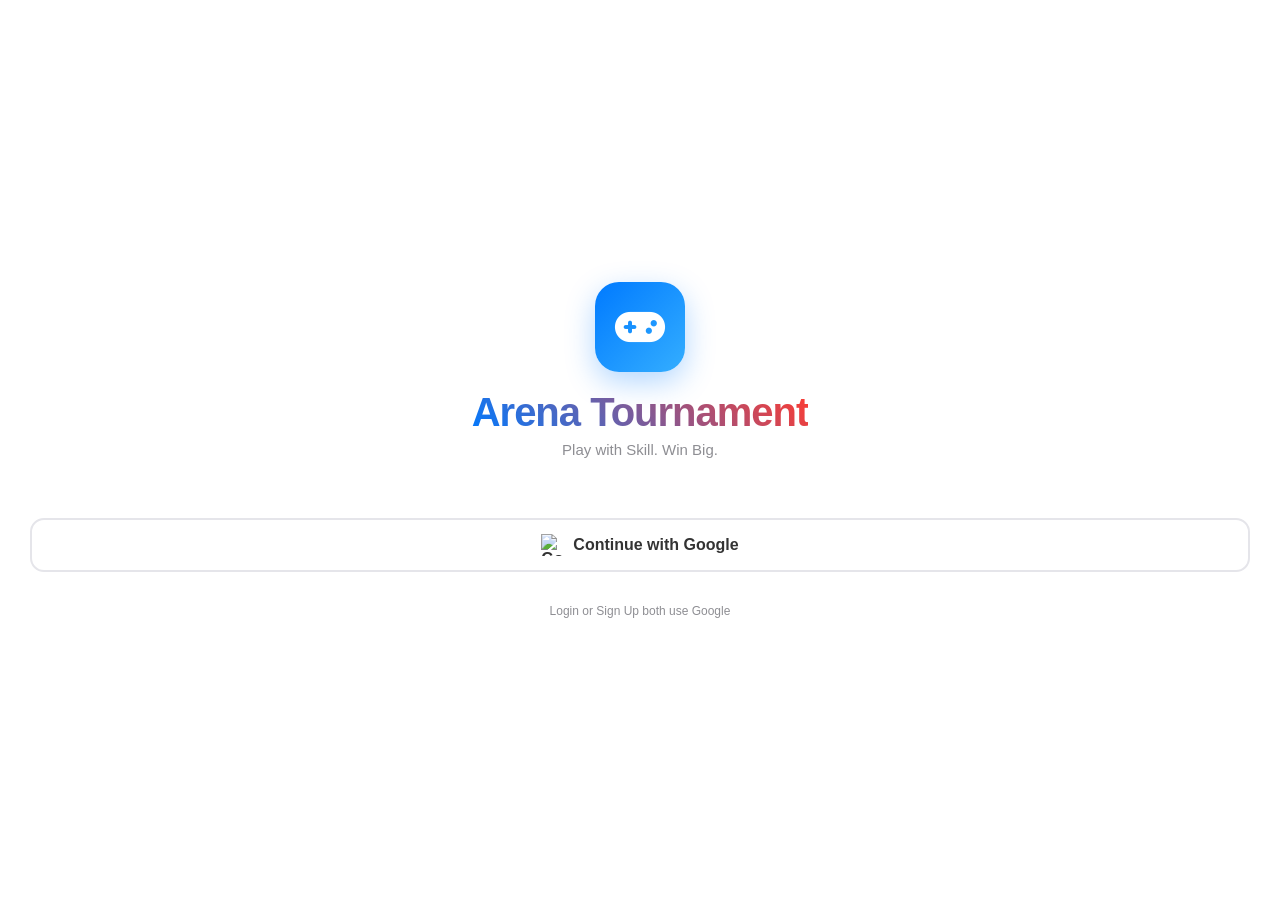
==== user/home.html @ 135edb6e "Add files via upload" ====
<!DOCTYPE html>
<html lang="en">
<head>
    <meta charset="UTF-8">
    <meta name="viewport" content="width=device-width, initial-scale=1.0, maximum-scale=1.0, user-scalable=no">
    <meta http-equiv="Cache-Control" content="no-cache, no-store, must-revalidate">
    <title>Arena Tournament - Play & Win</title>
    <link rel="stylesheet" href="https://cdnjs.cloudflare.com/ajax/libs/font-awesome/6.4.0/css/all.min.css">
    <link rel="stylesheet" href="styles.css">
    <link rel="manifest" href="manifest.json">
    <meta name="theme-color" content="#007aff">
    <link rel="apple-touch-icon" href="icon-192.svg">
</head>
<body>

<div id="offline-popup"><i class="fas fa-wifi" style="text-decoration: line-through;"></i> No Internet Connection</div>
<div id="toast">Message</div>

<div id="page-transition" class="page-transition-overlay">
    <div class="pt-logo">Arena</div>
    <div class="pt-spinner"></div>
</div>

<!-- AUTH PAGE -->
<div id="auth-page">
    <div class="auth-logo">
        <div style="width:90px; height:90px; border-radius:24px; background:linear-gradient(135deg, var(--primary), #34aeff); display:flex; align-items:center; justify-content:center; margin:0 auto 18px; box-shadow: 0 10px 30px rgba(0,122,255,0.3); animation: authLogoFloat 3s ease-in-out infinite;">
            <i class="fas fa-gamepad" style="font-size:40px; color:white;"></i>
        </div>
        <h1 class="auth-logo-text" id="auth-app-name">Arena Tournament</h1>
        <p style="font-size:15px; color:var(--text-muted); font-weight:500; margin-top:6px;">Play with Skill. Win Big.</p>
    </div>
    <button class="google-btn" onclick="handleGoogleLogin()" style="margin-top:30px;">
        <img src="https://www.gstatic.com/firebasejs/ui/2.0.0/images/auth/google.svg" alt="Google"> Continue with Google
    </button>
    <p style="text-align:center; margin-top:20px; font-size:12px; color:var(--text-muted); font-weight:500;">Login or Sign Up both use Google</p>
</div>

<!-- MAIN APP -->
<div id="app-container" style="display:none;">
    <div class="header" style="padding: 15px 20px;">
        <div style="display:flex; align-items:center; gap:10px;">
            <div id="app-logo-header" style="width:36px; height:36px; border-radius:10px; background:linear-gradient(135deg, var(--primary), #34aeff); display:flex; align-items:center; justify-content:center; color:white; font-weight:900; font-size:16px; box-shadow:0 2px 8px rgba(0,122,255,0.3);">
                <img id="header-app-logo-img" src="" alt="" style="width:100%; height:100%; border-radius:10px; object-fit:cover; display:none;">
                <span id="header-app-logo-text">A</span>
            </div>
            <div>
                <div id="header-app-name" style="font-size:17px; font-weight:800; color:var(--text-main); letter-spacing:-0.3px; line-height:1.1;">Arena Tournament</div>
                <div style="font-size:10px; color:var(--text-muted); font-weight:600;">Play & Win</div>
            </div>
        </div>
        <div style="display:flex; align-items:center; gap:10px;">
            <div class="wallet-badge" onclick="navigateTo('wallet.html')" style="margin-right:0;"><i class="fas fa-wallet"></i> ₹<span id="header-bal">0</span></div>
            <div id="user-avatar-header" onclick="navigateTo('profile.html')" style="width:36px; height:36px; border-radius:50%; background:linear-gradient(135deg, var(--primary), #34aeff); display:flex; align-items:center; justify-content:center; color:white; font-weight:700; font-size:14px; cursor:pointer; box-shadow:0 2px 8px rgba(0,0,0,0.1);"></div>
        </div>
    </div>
    <div class="main-content">
        <div id="home">
            <div id="home-polls-list"></div>
            <div id="home-tournaments-list"></div>
        </div>
    </div>
    <div class="bottom-nav">
        <a class="nav-item active" href="home.html"><i class="fas fa-home"></i>Home</a>
        <a class="nav-item" href="javascript:void(0)" onclick="navigateTo('matches.html')"><i class="fas fa-gamepad"></i>Matches</a>
        <a class="nav-item" href="javascript:void(0)" onclick="navigateTo('rank.html')"><i class="fas fa-trophy"></i>Rank</a>
        <a class="nav-item" href="javascript:void(0)" onclick="navigateTo('wallet.html')"><i class="fas fa-wallet"></i>Wallet</a>
        <a class="nav-item" href="javascript:void(0)" onclick="navigateTo('profile.html')"><i class="fas fa-user"></i>Profile</a>
    </div>

    <!-- TOURNAMENT DETAIL -->
    <div id="tournament-detail-page" class="full-page-view">
        <div class="fp-header">
            <i class="fas fa-arrow-left" onclick="closeTournamentDetail()"></i>
            <h2 style="font-size: 18px; font-weight: 800;">Tournament Info</h2>
        </div>
        <div class="fp-content">
            <img id="td-full-img" src="" class="fp-cover" alt="Cover">
            <div class="fp-body">
                <h2 id="td-full-title" class="fp-title">Title</h2>
                <div id="td-live-timer-pill" class="match-time-pill timer-high"><i class="far fa-clock"></i> <span id="td-live-timer-text" class="dynamic-timer" data-time="">--h --m --s</span></div>
                <div class="fp-details-grid">
                    <div class="fp-d-box"><span>Entry</span><strong id="td-full-entry">₹0</strong></div>
                    <div class="fp-d-box"><span>Prize</span><strong id="td-full-prize" style="color: var(--success);">₹0</strong></div>
                    <div class="fp-d-box"><span>Per Kill</span><strong id="td-full-kill" style="color: var(--primary);">₹0</strong></div>
                </div>
                <div id="td-full-joined-ui" style="margin-bottom: 20px;"></div>
                <div id="td-room-details"></div>
                <div class="fp-box" style="margin-bottom: 30px; display:flex; align-items:center; justify-content:space-between;">
                    <div><h3 style="font-size: 14px; font-weight: 700; color: var(--text-muted); margin-bottom: 2px;">Map</h3><strong id="td-full-map" style="font-size:18px; color:var(--text-main); font-weight:800;">Bermuda</strong></div>
                    <i class="fas fa-map-marked-alt" style="font-size:32px; color:var(--primary); opacity:0.8;"></i>
                </div>
                <div class="fp-box" style="margin-bottom: 30px; display:flex; align-items:center; justify-content:space-between;">
                    <div><h3 style="font-size: 14px; font-weight: 700; color: var(--text-muted); margin-bottom: 2px;">Mode</h3><strong id="td-full-type" style="font-size:18px; color:var(--text-main); font-weight:800;">Solo</strong></div>
                    <i class="fas fa-users" style="font-size:32px; color:var(--warning); opacity:0.8;"></i>
                </div>
                <div class="fp-box" style="margin-bottom: 30px;">
                    <h3 style="font-size: 14px; font-weight: 700; color: var(--text-muted); margin-bottom: 10px;">Rules & Guidelines</h3>
                    <p id="td-full-rules" style="font-size: 13px; color: var(--text-main); line-height: 1.6; font-weight: 500; white-space: pre-wrap;"></p>
                </div>
            </div>
        </div>
        <div class="fp-bottom-bar">
            <button id="main-join-btn" class="btn" onclick="initiateJoin(this)"><span class="btn-text">Join Tournament</span><div class="spinner"></div></button>
        </div>
    </div>

    <!-- MODALS -->
    <div id="joined-players-modal" class="modal-overlay" onclick="closeModal(event, 'joined-players-modal')">
        <div class="modal-content" onclick="event.stopPropagation()">
            <h2 style="margin-bottom: 15px; font-weight: 800;">Players Joined</h2>
            <div id="players-list-container" style="text-align:left;"></div>
            <button class="btn btn-outline" style="margin-top:20px; width:100%;" onclick="forceCloseModal('joined-players-modal')">Close</button>
        </div>
    </div>
    <div id="join-form-modal" class="modal-overlay" onclick="closeModal(event, 'join-form-modal')">
        <div class="modal-content" onclick="event.stopPropagation()">
            <h2 style="margin-bottom: 5px; font-weight: 800;">Join Tournament</h2>
            <p style="font-size: 13px; color: var(--text-muted); margin-bottom: 20px; font-weight: 500;">Enter your Free Fire details carefully.</p>
            <input type="number" id="ff-uid" placeholder="FreeFire UID (Numbers Only)">
            <input type="text" id="ff-name" placeholder="FreeFire In-Game Name">
            <button class="btn" onclick="confirmJoin(this)"><span class="btn-text">Pay & Join (₹<span id="jf-entry-fee">0</span>)</span><div class="spinner"></div></button>
        </div>
    </div>
</div>

<!-- PROFILE COMPLETION -->
<div id="profile-complete-popup" class="profile-complete-overlay" style="display:none;" onclick="event.preventDefault(); event.stopPropagation();">
    <div class="profile-complete-card" onclick="event.stopPropagation();">
        <div class="pc-header">
            <div class="pc-icon"><i class="fas fa-user-plus"></i></div>
            <h2>Profile Complete Karo!</h2>
            <p>Fill all details, this popup won't close until done</p>
        </div>
        <div class="pc-field"><label>Your Name <span>*</span></label><input type="text" id="pc-name" placeholder="Enter your full name"></div>
        <div class="pc-field"><label>Phone Number <span>*</span></label><input type="number" id="pc-phone" placeholder="10-Digit Mobile Number" maxlength="10"><div class="pc-hint">Phone number will be used for login</div></div>
        <div class="pc-field"><label>Free Fire Name <span>*</span></label><input type="text" id="pc-ffname" placeholder="FF in-game name"></div>
        <div class="pc-field"><label>Free Fire UID <span>*</span></label><input type="number" id="pc-ffuid" placeholder="FF UID number"></div>
        <button class="btn" onclick="saveFullProfile()" style="margin-top:5px;"><span class="btn-text">Save & Continue</span><div class="spinner"></div></button>
    </div>
</div>

<!-- INSTALL APP BUTTON -->
<div id="install-btn" style="display:none; position:fixed; bottom:85px; right:15px; z-index:999; background:var(--primary); color:white; padding:12px 20px; border-radius:14px; font-weight:700; font-size:14px; box-shadow:0 4px 15px rgba(0,122,255,0.4); cursor:pointer;" onclick="installApp()">
    <i class="fas fa-download"></i> Install App
</div>

<script src="https://www.gstatic.com/firebasejs/10.8.0/firebase-app-compat.js"></script>
<script src="https://www.gstatic.com/firebasejs/10.8.0/firebase-auth-compat.js"></script>
<script src="https://www.gstatic.com/firebasejs/10.8.0/firebase-firestore-compat.js"></script>
<script src="firebase-config.js"></script>
<script src="firebase-db.js"></script>
<script src="common.js"></script>
<script src="auth.js"></script>
<script src="home.js"></script>
<script>
async function loadAppSettings() { try { const s = await FB.getSettings(); if(s.appName) document.getElementById('auth-app-name').innerText = s.appName; } catch(e) {} }
loadAppSettings();
if ('serviceWorker' in navigator) { navigator.serviceWorker.register('sw.js').then(r => console.log('SW registered')).catch(e => console.log('SW failed')); }
let deferredPrompt;
window.addEventListener('beforeinstallprompt', (e) => { e.preventDefault(); deferredPrompt = e; document.getElementById('install-btn').style.display = 'block'; });
function installApp() { if (!deferredPrompt) return; deferredPrompt.prompt(); deferredPrompt.userChoice.then((c) => { if (c.outcome === 'accepted') document.getElementById('install-btn').style.display = 'none'; deferredPrompt = null; }); }
window.addEventListener('appinstalled', () => { document.getElementById('install-btn').style.display = 'none'; deferredPrompt = null; });
</script>
</body>
</html>
---- user/styles.css ----
/* =========================================
   GLOBAL CSS & VARIABLES
   ========================================= */
:root {
    --bg-color: #f2f2f7; --card-bg: #ffffff; --text-main: #1c1c1e;
    --text-muted: #8e8e93; --primary: #007aff; --success: #34c759; 
    --danger: #ff3b30; --warning: #ff9500; --glass-bg: rgba(255, 255, 255, 0.85);
    --app-max-width: 480px;
}

[data-theme="dark"] {
    --bg-color: #121212; --card-bg: #1e1e1e; --text-main: #ffffff;
    --text-muted: #a0a0a0; --glass-bg: rgba(30, 30, 30, 0.9);
}
[data-theme="dark"] body { background-color: #121212; }
[data-theme="dark"] input, [data-theme="dark"] select, [data-theme="dark"] textarea { background: #2a2a2a; border-color: #3a3a3a; color: #fff; }
[data-theme="dark"] input:focus { background: #333; border-color: var(--primary); }
[data-theme="dark"] .bottom-nav { background: rgba(30, 30, 30, 0.95); border-top: 1px solid #2a2a2a; }
[data-theme="dark"] .nav-item.active { color: var(--primary); }
[data-theme="dark"] .modal-content { background: var(--card-bg); }
[data-theme="dark"] .poll-option { background: #2a2a2a; border-color: #3a3a3a; color: #fff; }
[data-theme="dark"] .poll-option.voted { background: rgba(0,122,255,0.1); }
[data-theme="dark"] .t-stats { background: #2a2a2a; }
[data-theme="dark"] .t-stat-box { border-color: #3a3a3a; }
[data-theme="dark"] .tx-item { border-color: #2a2a2a; }
[data-theme="dark"] .stat-item { background: var(--card-bg); }
[data-theme="dark"] .settings-list { background: var(--card-bg); }
[data-theme="dark"] .setting-item { border-color: #2a2a2a; }
[data-theme="dark"] .setting-item:active { background: #2a2a2a; }
[data-theme="dark"] .auth-switch { background: #2a2a2a; }
[data-theme="dark"] .ios-segment { background: #2a2a2a; }
[data-theme="dark"] .segment-btn.active { background: var(--card-bg); }
[data-theme="dark"] .premium-match-card { background: var(--card-bg); border-color: #2a2a2a; }
[data-theme="dark"] .rc-card { background: var(--card-bg); border-color: #2a2a2a; }
[data-theme="dark"] .rc-stats { background: #2a2a2a; }
[data-theme="dark"] .rc-stats div { border-color: #3a3a3a; }
[data-theme="dark"] .fp-box { background: var(--card-bg); }
[data-theme="dark"] .fp-d-box { background: #2a2a2a; border-color: #3a3a3a; }
[data-theme="dark"] .joined-players-ui { background: #2a2a2a; }
[data-theme="dark"] .wallet-card { background: linear-gradient(135deg, #0056b3, #003d80); }
[data-theme="dark"] .google-btn { background: #2a2a2a; border-color: #3a3a3a; color: #fff; }
[data-theme="dark"] .google-btn:hover { background: #333; border-color: #4285f4; }
[data-theme="dark"] .demo-btn { border-color: #3a3a3a; color: var(--text-muted); }
[data-theme="dark"] .profile-cover { background: linear-gradient(135deg, #0056b3, #003d80); }
[data-theme="dark"] #toast { background: rgba(40, 40, 40, 0.95); }
[data-theme="dark"] .player-list-item { border-color: #2a2a2a; }
[data-theme="dark"] .no-result-text { background: #2a2a2a; border-color: #3a3a3a; }
[data-theme="dark"] .pay-method-radio { background: #2a2a2a; border-color: #3a3a3a; }
[data-theme="dark"] .offline-popup { background: rgba(255, 59, 48, 0.95); }

* { margin: 0; padding: 0; box-sizing: border-box; font-family: -apple-system, BlinkMacSystemFont, "Segoe UI", Roboto, Helvetica, Arial, sans-serif; -webkit-tap-highlight-color: transparent; }

html, body { height: 100%; background-color: #e5e5ea; overflow: hidden; -webkit-text-size-adjust: 100%; }

body { display: flex; justify-content: center; align-items: stretch; }

#app-container { width: 100%; max-width: var(--app-max-width); height: 100%; background-color: var(--bg-color); position: relative; display: flex; flex-direction: column; overflow: hidden; }

.header { padding: 20px; background: var(--glass-bg); backdrop-filter: blur(10px); position: sticky; top: 0; z-index: 10; display: flex; justify-content: space-between; align-items: center; border-bottom: 1px solid rgba(0,0,0,0.05); }
.header h1 { font-size: 22px; font-weight: 800; color: var(--text-main); letter-spacing: -0.5px;}
.header .wallet-badge { background: rgba(52, 199, 89, 0.15); color: var(--success); padding: 8px 14px; border-radius: 20px; font-weight: 700; font-size: 14px; cursor: pointer; transition: 0.2s; }

.btn { background: var(--primary); color: white; border: none; padding: 14px; border-radius: 14px; font-weight: 600; font-size: 16px; cursor: pointer; width: 100%; display: flex; align-items: center; justify-content: center; transition: 0.2s; }
.btn:active { transform: scale(0.98); }
.btn:disabled { opacity: 0.6; cursor: not-allowed; background: var(--text-muted) !important; color: white !important;}
.btn-joined { background: rgba(52, 199, 89, 0.15) !important; color: var(--success) !important; opacity: 1 !important; cursor: default; border: 1px solid rgba(52, 199, 89, 0.3);}
.btn-outline { background: transparent; border: 1px solid var(--primary); color: var(--primary); }

input { width: 100%; padding: 14px; border: 1px solid #e5e5ea; border-radius: 12px; margin-bottom: 15px; font-size: 15px; background: #fafafa; outline: none; transition: 0.3s; }
input:focus { border-color: var(--primary); background: #fff; }
input[type="file"] { background: #fff; padding: 10px; font-size: 13px; }

.spinner { width: 18px; height: 18px; border: 2px solid white; border-top: 2px solid transparent; border-radius: 50%; animation: spin 1s linear infinite; display: none; }
@keyframes spin { 100% { transform: rotate(360deg); } }

#toast { position: absolute; top: 20px; left: 50%; transform: translateX(-50%); background: rgba(28, 28, 30, 0.95); color: white; padding: 12px 24px; border-radius: 20px; font-size: 14px; font-weight: 500; display: none; z-index: 9999; box-shadow: 0 4px 15px rgba(0,0,0,0.2); white-space: nowrap; backdrop-filter: blur(5px); }

.bottom-nav { position: absolute; bottom: 0; left: 0; right: 0; background: var(--glass-bg); backdrop-filter: blur(15px); border-top: 1px solid rgba(0,0,0,0.05); display: flex; justify-content: space-around; padding: 10px 0 20px 0; z-index: 100; }
.nav-item { display: flex; flex-direction: column; align-items: center; color: var(--text-muted); font-size: 11px; font-weight: 600; cursor: pointer; gap: 5px; transition: 0.3s; text-decoration: none; }
.nav-item i { font-size: 22px; transition: transform 0.2s; }
.nav-item.active { color: var(--primary); }
.nav-item.active i { transform: scale(1.1); }

.main-content { flex: 1; overflow-y: auto; -webkit-overflow-scrolling: touch; padding: 15px; padding-bottom: 90px; animation: fadeIn 0.3s ease-in-out; }

/* PAGE TRANSITION LOADER */
.page-transition-overlay { position: fixed; top: 0; left: 0; right: 0; bottom: 0; background: var(--bg-color); z-index: 99999; display: none; align-items: center; justify-content: center; flex-direction: column; }
.page-transition-overlay.active { display: flex; animation: fadeIn 0.2s ease; }
.page-transition-overlay .pt-logo { font-size: 36px; font-weight: 900; color: var(--primary); margin-bottom: 20px; letter-spacing: -1px; animation: ptPulse 1s ease infinite; }
.page-transition-overlay .pt-spinner { width: 36px; height: 36px; border: 3px solid #e5e5ea; border-top: 3px solid var(--primary); border-radius: 50%; animation: spin 0.8s linear infinite; }
@keyframes ptPulse { 0%, 100% { transform: scale(1); opacity: 1; } 50% { transform: scale(1.08); opacity: 0.6; } }

.modal-overlay { position: absolute; top: 0; left: 0; right: 0; bottom: 0; background: rgba(0,0,0,0.5); backdrop-filter: blur(4px); display: none; align-items: center; justify-content: center; z-index: 1000; }
.modal-content { background: var(--card-bg); width: 90%; max-width: 400px; border-radius: 24px; padding: 24px; animation: slideUp 0.3s ease-out; max-height: 90%; overflow-y: auto; }
@keyframes slideUp { from { transform: translateY(50px); opacity: 0; } to { transform: translateY(0); opacity: 1; } }
@keyframes fadeIn { from { opacity: 0; transform: translateY(10px); } to { opacity: 1; transform: translateY(0); } }

#app-loader { position: absolute; top: 0; left: 0; right: 0; bottom: 0; background: var(--bg-color); z-index: 99999; display: flex; flex-direction: column; align-items: center; justify-content: center; transition: opacity 0.4s ease; }
.loader-logo { font-size: 40px; font-weight: 900; color: var(--primary); margin-bottom: 20px; animation: pulse 1.5s infinite; letter-spacing: -1px; }
.loader-bar { width: 150px; height: 4px; background: #e5e5ea; border-radius: 2px; overflow: hidden; }
.loader-fill { height: 100%; width: 50%; background: var(--primary); animation: loadingBar 1s infinite linear; border-radius: 2px; }
@keyframes pulse { 0% { transform: scale(1); opacity: 1; } 50% { transform: scale(1.05); opacity: 0.7; } 100% { transform: scale(1); opacity: 1; } }
@keyframes loadingBar { 0% { transform: translateX(-100%); } 100% { transform: translateX(200%); } }

#offline-popup { position: absolute; top: 20px; left: 50%; transform: translateX(-50%); background: rgba(255, 59, 48, 0.95); color: white; padding: 12px 24px; border-radius: 20px; font-size: 14px; font-weight: 600; display: none; z-index: 100000; box-shadow: 0 4px 15px rgba(255, 59, 48, 0.3); backdrop-filter: blur(10px); display: flex; align-items: center; gap: 8px; white-space: nowrap; transition: 0.3s; opacity: 0; visibility: hidden; }
#offline-popup.show { opacity: 1; visibility: visible; }

/* AUTH PAGE */
#auth-page { position: absolute; top: 0; left: 0; right: 0; bottom: 0; background: var(--card-bg); z-index: 9999; display: flex; flex-direction: column; padding: 30px; justify-content: center; overflow-y: auto; }
.auth-logo { text-align: center; margin-bottom: 30px; display: flex; flex-direction: column; align-items: center; justify-content: center; }
.auth-logo img { width: 80px; height: 80px; border-radius: 20px; object-fit: cover; margin-bottom: 12px; box-shadow: 0 4px 15px rgba(0,0,0,0.1); display: none; border: 2px solid var(--primary); }
.auth-logo-text { font-size: 40px; font-weight: 900; background: linear-gradient(45deg, var(--primary), var(--danger)); -webkit-background-clip: text; -webkit-text-fill-color: transparent; animation: colorPulse 3s infinite alternate; letter-spacing: -1px; }
@keyframes colorPulse { 0% { filter: hue-rotate(0deg); transform: scale(1); } 100% { filter: hue-rotate(45deg); transform: scale(1.05); } }

.auth-switch { display: flex; background: #e5e5ea; border-radius: 12px; margin-bottom: 25px; padding: 4px; }
.auth-btn { flex: 1; padding: 12px; text-align: center; font-size: 15px; font-weight: 700; color: var(--text-muted); border-radius: 10px; cursor: pointer; transition: 0.3s; }
.auth-btn.active { background: var(--card-bg); color: var(--text-main); box-shadow: 0 2px 8px rgba(0,0,0,0.1); }
.auth-form { display: none; }
.auth-form.active { display: block; animation: fadeIn 0.3s ease; }

.google-btn { background: #fff; color: #333; border: 2px solid #e5e5ea; padding: 14px; border-radius: 14px; font-weight: 600; font-size: 16px; cursor: pointer; width: 100%; display: flex; align-items: center; justify-content: center; gap: 10px; transition: 0.2s; margin-bottom: 12px; }
.google-btn:hover { border-color: #4285f4; background: #f8f9ff; }
.google-btn:active { transform: scale(0.98); }

/* AUTH PAGE ANIMATIONS */
@keyframes authLogoFloat {
    0%, 100% { transform: translateY(0px); box-shadow: 0 10px 30px rgba(0,122,255,0.3); }
    50% { transform: translateY(-8px); box-shadow: 0 15px 40px rgba(0,122,255,0.4); }
}
@keyframes authFadeIn {
    from { opacity: 0; transform: translateY(30px); }
    to { opacity: 1; transform: translateY(0); }
}
#auth-page .auth-logo { animation: authFadeIn 0.6s ease-out; }
#auth-page .google-btn { animation: authFadeIn 0.8s ease-out; }
#auth-page p { animation: authFadeIn 1s ease-out; }
.google-btn img { width: 22px; height: 22px; }

.demo-btn { background: transparent; color: var(--text-muted); border: 1px dashed #ccc; padding: 12px; border-radius: 14px; font-weight: 600; font-size: 14px; cursor: pointer; width: 100%; display: flex; align-items: center; justify-content: center; gap: 8px; transition: 0.2s; }
.demo-btn:hover { border-color: var(--primary); color: var(--primary); }

/* POLLS CSS */
.poll-card { background: var(--card-bg); border-radius: 20px; padding: 20px; margin-bottom: 20px; box-shadow: 0 8px 25px rgba(0,0,0,0.06); border: 1px solid rgba(0,0,0,0.03); }
.poll-header { display: flex; align-items: center; gap: 12px; margin-bottom: 15px; }
.poll-icon { background: rgba(0, 122, 255, 0.1); color: var(--primary); width: 40px; height: 40px; border-radius: 12px; display: flex; align-items: center; justify-content: center; font-size: 18px; flex-shrink: 0;}
.poll-question { font-size: 15px; font-weight: 800; color: var(--text-main); line-height: 1.3; }
.poll-option { background: #f9f9fb; border: 1px solid #ebebf0; padding: 12px 15px; border-radius: 12px; margin-bottom: 10px; cursor: pointer; display: flex; justify-content: space-between; align-items: center; font-weight: 700; font-size: 14px; color: var(--text-main); transition: 0.2s; position: relative; overflow: hidden; }
.poll-option:active { transform: scale(0.98); }
.poll-option:hover { border-color: var(--primary); }
.poll-fill { position: absolute; left: 0; top: 0; height: 100%; background: rgba(0, 122, 255, 0.15); width: 0%; transition: width 0.5s ease; z-index: 1; border-radius: 12px;}
.poll-opt-text { position: relative; z-index: 2; }
.poll-opt-percent { position: relative; z-index: 2; font-size: 13px; color: var(--primary); font-weight: 800; }
.poll-voted-mark { font-size: 14px; color: var(--primary); display: none; margin-left: 6px;}
.poll-option.voted { border-color: var(--primary); background: rgba(0, 122, 255, 0.05); }
.poll-option.voted .poll-voted-mark { display: inline-block; }

/* TOURNAMENT CARDS */
.tournament-card { background: var(--card-bg); border-radius: 20px; overflow: hidden; margin-bottom: 20px; box-shadow: 0 8px 25px rgba(0,0,0,0.06); border: 1px solid rgba(0,0,0,0.03); cursor: pointer; transition: transform 0.2s; }
.tournament-card:active { transform: scale(0.98); }
.t-img-box { position: relative; height: 160px; }
.t-img { width: 100%; height: 100%; object-fit: cover; background: #ddd; }
.t-badge-live { position: absolute; top: 12px; left: 12px; background: rgba(0, 0, 0, 0.75); color: #fff; padding: 6px 12px; border-radius: 12px; font-size: 11px; font-weight: 700; backdrop-filter: blur(5px); display: flex; align-items: center; gap: 6px; border: 1px solid rgba(255,255,255,0.2); text-transform: capitalize; }
.dot { width: 8px; height: 8px; border-radius: 50%; }
.dot-success { background: var(--success); box-shadow: 0 0 6px var(--success); }
.dot-warning { background: var(--warning); box-shadow: 0 0 6px var(--warning); }

.t-map-badge { position: absolute; top: 12px; right: 12px; background: rgba(28, 28, 30, 0.65); color: #fff; padding: 6px 10px; border-radius: 8px; font-size: 11px; font-weight: 700; backdrop-filter: blur(10px); border: 1px solid rgba(255,255,255,0.15); display: flex; align-items: center; gap: 5px; box-shadow: 0 4px 10px rgba(0,0,0,0.2); }
.t-map-badge i { color: var(--warning); font-size: 12px; }

.t-info { padding: 18px; }
.t-title { font-size: 18px; font-weight: 800; color: var(--text-main); margin-bottom: 8px; }

.match-time-pill { display: inline-flex; align-items: center; gap: 6px; padding: 6px 12px; border-radius: 20px; font-size: 12px; font-weight: 700; margin-bottom: 15px; font-family: monospace; transition: 0.3s;}
.timer-high { background: rgba(52, 199, 89, 0.1); color: var(--success); border: 1px solid rgba(52, 199, 89, 0.2); }
.timer-med { background: rgba(255, 149, 0, 0.1); color: var(--warning); border: 1px solid rgba(255, 149, 0, 0.2); }
.timer-low { background: rgba(255, 59, 48, 0.1); color: var(--danger); border: 1px solid rgba(255, 59, 48, 0.2); }

.t-stats { display: flex; justify-content: space-between; background: #f9f9fb; padding: 12px; border-radius: 14px; margin-bottom: 15px; }
.t-stat-box { text-align: center; flex: 1; border-right: 1px solid #ebebf0; }
.t-stat-box:last-child { border-right: none; }
.t-stat-box span { font-size: 11px; color: var(--text-muted); display: block; font-weight: 500; margin-bottom: 2px;}
.t-stat-box strong { font-size: 15px; color: var(--text-main); font-weight: 800; }
.t-stat-box .prize-text { color: var(--success); }

.joined-players-ui { display: flex; align-items: center; background: #f9f9fb; padding: 8px 12px; border-radius: 12px; cursor: pointer; border: 1px solid transparent; transition: 0.2s;}
.joined-players-ui:active { border-color: var(--primary); background: rgba(0,122,255,0.05); }
.jp-avatars { display: flex; margin-right: 10px; }
.jp-av { width: 24px; height: 24px; border-radius: 50%; border: 2px solid #fff; margin-left: -8px; background: #ddd; background-size: cover; }
.jp-av:first-child { margin-left: 0; }
.jp-text { font-size: 12px; color: var(--text-muted); font-weight: 500;}
.jp-text strong { color: var(--text-main); font-weight: 800; }

/* TOURNAMENT DETAIL PAGE */
.full-page-view { position: absolute; top: 0; left: 0; right: 0; bottom: 0; background: var(--bg-color); z-index: 200; display: none; flex-direction: column; animation: slideInRight 0.3s ease forwards; }
@keyframes slideInRight { from { transform: translateX(100%); } to { transform: translateX(0); } }
.fp-header { padding: 20px; background: var(--glass-bg); backdrop-filter: blur(10px); display: flex; align-items: center; gap: 15px; border-bottom: 1px solid rgba(0,0,0,0.05); position: sticky; top: 0; z-index: 10; }
.fp-header i { font-size: 20px; cursor: pointer; color: var(--text-main); padding-right: 10px; }
.fp-content { flex: 1; overflow-y: auto; padding-bottom: 90px; }
.fp-cover { width: 100%; height: 220px; object-fit: cover; background: #ddd; }
.fp-body { padding: 20px; }
.fp-title { font-size: 24px; font-weight: 800; margin-bottom: 10px; letter-spacing: -0.5px; }
.fp-details-grid { display: grid; grid-template-columns: 1fr 1fr 1fr; gap: 10px; margin-bottom: 20px; }
.fp-d-box { background: var(--card-bg); border-radius: 14px; padding: 15px 10px; text-align: center; box-shadow: 0 4px 15px rgba(0,0,0,0.03); border: 1px solid rgba(0,0,0,0.02);}
.fp-d-box span { font-size: 11px; color: var(--text-muted); font-weight: 600; display: block; margin-bottom: 4px; text-transform: uppercase;}
.fp-d-box strong { font-size: 18px; color: var(--text-main); font-weight: 800; }
.fp-box { background: var(--card-bg); padding: 18px; border-radius: 16px; margin-bottom: 20px; box-shadow: 0 4px 15px rgba(0,0,0,0.03); }
.fp-row { display: flex; justify-content: space-between; margin-bottom: 12px; font-size: 15px; font-weight: 600; user-select: text;}
.fp-bottom-bar { position: absolute; bottom: 0; left: 0; right: 0; padding: 15px 20px 25px 20px; background: var(--glass-bg); backdrop-filter: blur(15px); border-top: 1px solid rgba(0,0,0,0.05); z-index: 10; }

/* MATCHES & WALLET */
.ios-segment { display: flex; background: #e5e5ea; padding: 4px; border-radius: 10px; margin-bottom: 20px; }
.segment-btn { flex: 1; text-align: center; padding: 10px; font-size: 14px; font-weight: 600; color: var(--text-muted); border-radius: 8px; cursor: pointer; transition: 0.3s; }
.segment-btn.active { background: var(--card-bg); color: var(--text-main); box-shadow: 0 2px 8px rgba(0,0,0,0.1); }
.match-list { display: none; }
.match-list.active { display: block; animation: fadeIn 0.3s ease; }
.premium-match-card { background: var(--card-bg); border-radius: 16px; padding: 15px; margin-bottom: 15px; display: flex; gap: 15px; box-shadow: 0 4px 15px rgba(0,0,0,0.03); cursor: pointer; transition: transform 0.2s; align-items: center; border: 1px solid rgba(0,0,0,0.02); }
.premium-match-card:active { transform: scale(0.98); }
.pmc-img { width: 70px; height: 70px; border-radius: 12px; object-fit: cover; background: #ddd; flex-shrink: 0;}
.pmc-info { flex: 1; }
.pmc-info h4 { font-size: 15px; font-weight: 800; color: var(--text-main); margin-bottom: 4px;}
.pmc-info p { font-size: 12px; color: var(--text-muted); font-weight: 600; margin-bottom: 6px;}
.pmc-badge { display: inline-block; font-size: 11px; font-weight: 700; padding: 4px 8px; border-radius: 6px; }
.badge-joined { background: rgba(52, 199, 89, 0.1); color: var(--success); }
.badge-soon { background: rgba(255, 149, 0, 0.1); color: var(--warning); }

.wallet-card { background: linear-gradient(135deg, #007aff, #0056b3); color: white; padding: 24px; border-radius: 20px; margin-bottom: 20px; box-shadow: 0 10px 25px rgba(0,122,255,0.3); }
.wallet-balance { font-size: 36px; font-weight: 800; margin: 10px 0; letter-spacing: -1px;}
.wallet-actions { display: flex; gap: 12px; margin-top: 15px; }
.wallet-btn { flex: 1; background: rgba(255,255,255,0.2); border: none; color: white; padding: 12px; border-radius: 12px; font-weight: 600; cursor: pointer; backdrop-filter: blur(5px); }
.tx-list { background: var(--card-bg); border-radius: 16px; padding: 10px; box-shadow: 0 4px 15px rgba(0,0,0,0.03); }
.tx-item { display: flex; justify-content: space-between; align-items: center; padding: 15px; border-bottom: 1px solid #f2f2f7; }
.tx-item:last-child { border-bottom: none; }
.tx-icon { width: 40px; height: 40px; border-radius: 50%; display: flex; align-items: center; justify-content: center; font-size: 16px; margin-right: 15px; }
.tx-icon.dep { background: rgba(52, 199, 89, 0.1); color: var(--success); }
.tx-icon.wit { background: rgba(255, 59, 48, 0.1); color: var(--danger); }
.tx-icon.join { background: rgba(0, 122, 255, 0.1); color: var(--primary); }
.tx-left { display: flex; align-items: center; flex: 1; }
.tx-details h5 { font-size: 15px; font-weight: 700; color: var(--text-main); margin-bottom: 2px;}
.tx-details p { font-size: 12px; color: var(--text-muted); font-weight: 500;}
.tx-amount { font-size: 15px; font-weight: 800; }

/* PROFILE */
.profile-cover { background: linear-gradient(135deg, #007aff, #34aeff); height: 120px; border-radius: 20px; position: relative; margin-bottom: 80px; box-shadow: 0 4px 15px rgba(0,122,255,0.2); }
.profile-img-box { position: absolute; bottom: -50px; left: 50%; transform: translateX(-50%); text-align: center; width: 100%; }
.profile-img { width: 100px; height: 100px; border-radius: 50%; background: #fff center/cover; border: 4px solid var(--bg-color); box-shadow: 0 4px 15px rgba(0,0,0,0.1); margin: 0 auto;}
.profile-info { text-align: center; margin-bottom: 20px; }
.profile-name { font-size: 26px; font-weight: 800; color: var(--text-main); letter-spacing: -0.5px; }
.profile-phone { display: inline-block; background: rgba(0, 122, 255, 0.1); color: var(--primary); padding: 6px 16px; border-radius: 20px; font-weight: 700; font-size: 14px; margin-top: 8px; border: 1px solid rgba(0,122,255,0.2); }
.stats-grid { display: grid; grid-template-columns: 1fr 1fr; gap: 15px; margin-bottom: 20px; }
.stat-item { background: var(--card-bg); padding: 18px; border-radius: 16px; box-shadow: 0 4px 15px rgba(0,0,0,0.03); text-align: center;}
.stat-item span { font-size: 12px; color: var(--text-muted); font-weight: 600; display: block; margin-bottom: 5px;}
.stat-item h3 { font-size: 18px; font-weight: 800; color: var(--text-main); }
.settings-list { background: var(--card-bg); border-radius: 16px; overflow: hidden; margin-top: 10px; box-shadow: 0 4px 15px rgba(0,0,0,0.03);}
.setting-item { padding: 18px; border-bottom: 1px solid #f2f2f7; display: flex; justify-content: space-between; font-size: 15px; font-weight: 600; cursor: pointer; transition: background 0.2s;}

/* PLAYER LIST MODAL CSS */
.player-list-item { display: flex; align-items: center; padding: 12px 0; border-bottom: 1px solid #f2f2f7; }
.player-list-item:last-child { border-bottom: none; }
.pl-num { font-size: 16px; font-weight: 800; color: var(--text-muted); width: 30px; }
.pl-av { width: 35px; height: 35px; border-radius: 50%; background: #ddd; background-size: cover; margin-right: 12px; }
.pl-info h5 { font-size: 15px; font-weight: 700; color: var(--text-main); }
.pl-info p { font-size: 11px; color: var(--text-muted); font-weight: 600; margin-top: 2px; }

/* RANK / RESULT PAGE CSS */
.rc-card { background: var(--card-bg); border-radius: 16px; margin-bottom: 20px; box-shadow: 0 4px 20px rgba(0,0,0,0.06); overflow: hidden; border: 1px solid rgba(0,0,0,0.04); }
.rc-header { display: flex; padding: 15px; gap: 12px; align-items: center; border-bottom: 1px solid #f2f2f7; position: relative;}
.rc-img { width: 60px; height: 60px; border-radius: 12px; object-fit: cover; }
.rc-info { flex: 1; }
.rc-info h4 { font-size: 15px; font-weight: 800; color: var(--text-main); margin-bottom: 4px; }
.rc-map { font-size: 11px; font-weight: 600; color: var(--text-muted); display:inline-flex; align-items:center; gap:4px; margin-right: 10px; }
.rc-map i { color: var(--warning); }
.rc-time { font-size: 11px; font-weight: 600; color: var(--text-muted); display:inline-flex; align-items:center; gap:4px; }
.rc-status { position: absolute; top: 15px; right: 15px; background: rgba(52, 199, 89, 0.1); color: var(--success); padding: 4px 8px; border-radius: 6px; font-size: 10px; font-weight: 800; text-transform: uppercase; letter-spacing: 0.5px; }
.rc-stats { display: flex; justify-content: space-between; padding: 12px 15px; background: #fafafa; }
.rc-stats div { text-align: center; flex: 1; border-right: 1px solid #ebebf0; }
.rc-stats div:last-child { border-right: none; }
.rc-stats span { font-size: 10px; color: var(--text-muted); font-weight: 600; text-transform: uppercase; display: block; margin-bottom: 2px;}
.rc-stats strong { font-size: 14px; color: var(--text-main); font-weight: 800; }
.rc-winner { margin: 15px; background: linear-gradient(135deg, #FFD700 0%, #F5A623 100%); border-radius: 12px; padding: 15px; display: flex; align-items: center; gap: 15px; color: #fff; box-shadow: 0 4px 15px rgba(245, 166, 35, 0.3); }
.rcw-crown { font-size: 36px; text-shadow: 0 2px 10px rgba(0,0,0,0.2); width: 50px; text-align: center; }
.rcw-details p { font-size: 10px; font-weight: 800; letter-spacing: 1px; margin-bottom: 2px; opacity: 0.9; text-transform: uppercase;}
.rcw-details h3 { font-size: 18px; font-weight: 900; margin-bottom: 2px; text-shadow: 0 1px 3px rgba(0,0,0,0.1); text-transform: uppercase; }
.rcw-details span { font-size: 12px; font-weight: 700; background: rgba(0,0,0,0.2); padding: 2px 8px; border-radius: 6px; }
.no-result-text { font-size: 13px; color: var(--text-muted); font-weight: 600; text-align: center; padding: 12px; background: #f9f9fb; border-radius: 12px; border: 1px dashed rgba(0,0,0,0.1); margin: 15px;}

/* NEW WITHDRAWAL CSS */
.pay-method-radio { display: flex; align-items: center; background: #f9f9fb; padding: 12px; border-radius: 12px; margin-bottom: 10px; border: 1px solid #ebebf0; cursor: pointer; transition: 0.2s; }
.pay-method-radio:active { transform: scale(0.98); }
.pay-method-radio input[type="radio"] { width: auto; margin-right: 12px; margin-bottom: 0; accent-color: var(--primary); transform: scale(1.2); }
.pm-details { display: flex; flex-direction: column; }
.pm-details strong { font-size: 14px; color: var(--text-main); font-weight: 800; }
.pm-details span { font-size: 12px; color: var(--text-muted); font-weight: 600; margin-top: 2px;}
.pay-setup-form { display: none; animation: fadeIn 0.3s ease; }
.pay-setup-form.active { display: block; }
.success-circle-anim { font-size: 60px; color: var(--success); animation: popIn 0.5s cubic-bezier(0.175, 0.885, 0.32, 1.275) forwards; transform: scale(0); }
@keyframes popIn { 0% { transform: scale(0); } 80% { transform: scale(1.1); } 100% { transform: scale(1); } }

/* PROFILE COMPLETION POPUP - Cannot close until filled */
.profile-complete-overlay { position: fixed; top: 0; left: 0; right: 0; bottom: 0; background: rgba(0,0,0,0.7); backdrop-filter: blur(8px); z-index: 99999; display: flex; align-items: center; justify-content: center; }
.profile-complete-card { background: var(--card-bg); width: 92%; max-width: 420px; border-radius: 24px; padding: 30px 24px; animation: slideUp 0.4s ease-out; max-height: 90vh; overflow-y: auto; }
.profile-complete-card .pc-header { text-align: center; margin-bottom: 25px; }
.profile-complete-card .pc-header .pc-icon { width: 70px; height: 70px; border-radius: 50%; background: linear-gradient(135deg, var(--primary), #34aeff); display: flex; align-items: center; justify-content: center; margin: 0 auto 15px; font-size: 30px; color: white; }
.profile-complete-card .pc-header h2 { font-size: 20px; font-weight: 800; color: var(--text-main); margin-bottom: 5px; }
.profile-complete-card .pc-header p { font-size: 13px; color: var(--text-muted); font-weight: 500; }
.profile-complete-card .pc-field { margin-bottom: 18px; }
.profile-complete-card .pc-field label { font-size: 13px; font-weight: 700; color: var(--text-main); display: block; margin-bottom: 6px; }
.profile-complete-card .pc-field label span { color: var(--danger); }
.profile-complete-card .pc-field input { width: 100%; padding: 14px; border: 2px solid #e5e5ea; border-radius: 12px; font-size: 15px; background: #fafafa; outline: none; transition: 0.3s; }
.profile-complete-card .pc-field input:focus { border-color: var(--primary); background: #fff; }
.profile-complete-card .pc-field .pc-hint { font-size: 11px; color: var(--text-muted); margin-top: 4px; font-weight: 500; }

/* IMAGE CROP MODAL */
.crop-overlay { position: fixed; top: 0; left: 0; right: 0; bottom: 0; background: rgba(0,0,0,0.9); z-index: 99999; display: none; align-items: center; justify-content: center; flex-direction: column; padding: 20px; }
.crop-overlay.active { display: flex; }
.crop-circle { position: relative; width: 280px; height: 280px; border-radius: 50%; overflow: hidden; border: 4px solid white; box-shadow: 0 0 30px rgba(255,255,255,0.2); background: #222; margin-bottom: 20px; cursor: grab; }
.crop-circle:active { cursor: grabbing; }
.crop-circle img { width: 100%; height: 100%; object-fit: cover; user-select: none; -webkit-user-drag: none; pointer-events: none; }
.crop-actions { display: flex; gap: 12px; }
.crop-actions button { padding: 12px 28px; border-radius: 12px; border: none; font-weight: 700; font-size: 14px; cursor: pointer; }
.crop-btn-cancel { background: rgba(255,255,255,0.2); color: white; }
.crop-btn-save { background: var(--primary); color: white; }
.crop-hint { color: rgba(255,255,255,0.6); font-size: 12px; margin-bottom: 15px; font-weight: 500; }
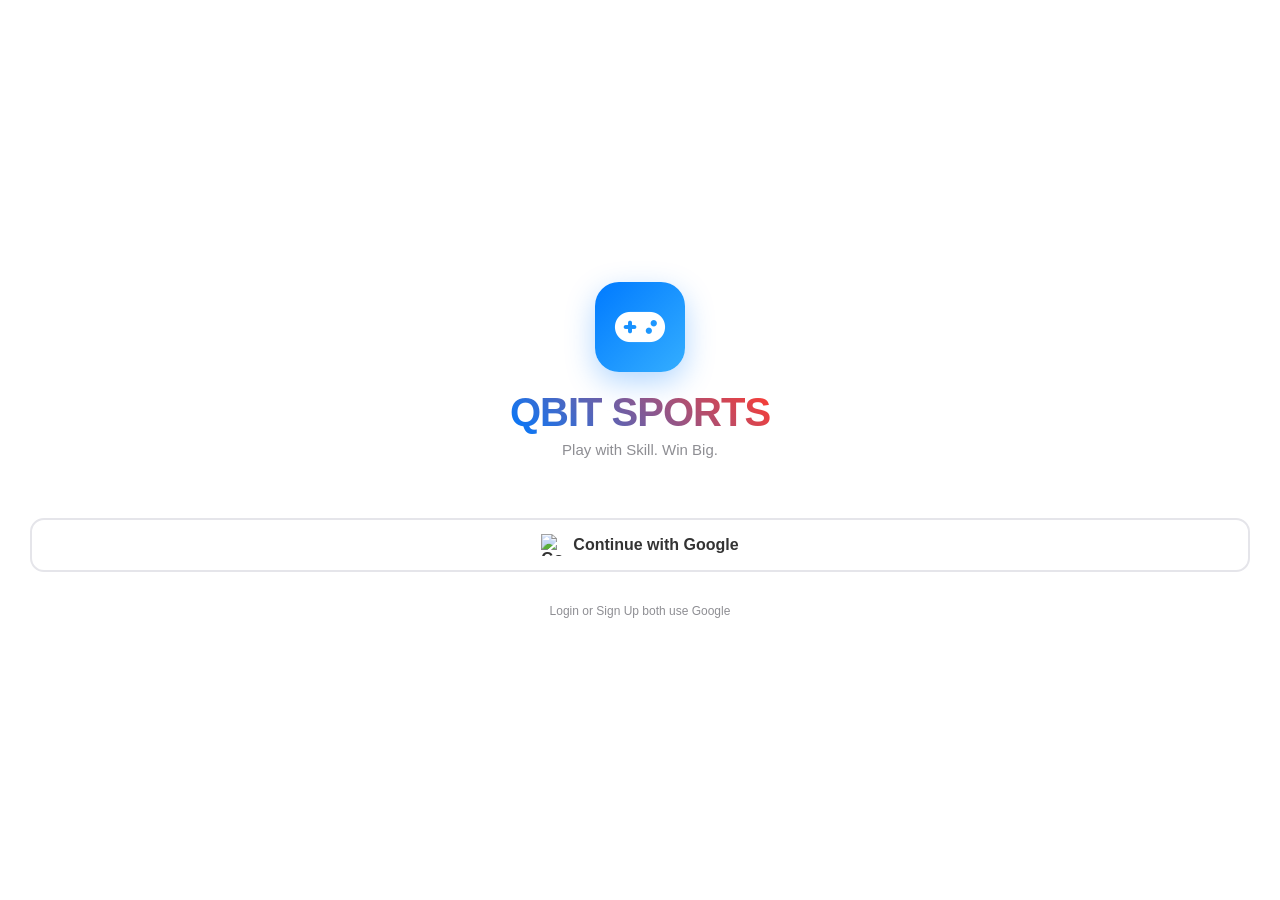
==== commit 7207ca05: "Add files via upload" ====
--- a/user/home.html
+++ b/user/home.html
@@ -4,7 +4,7 @@
     <meta charset="UTF-8">
     <meta name="viewport" content="width=device-width, initial-scale=1.0, maximum-scale=1.0, user-scalable=no">
     <meta http-equiv="Cache-Control" content="no-cache, no-store, must-revalidate">
-    <title>Arena Tournament - Play & Win</title>
+    <title>QBIT SPORTS - Play & Win</title>
     <link rel="stylesheet" href="https://cdnjs.cloudflare.com/ajax/libs/font-awesome/6.4.0/css/all.min.css">
     <link rel="stylesheet" href="styles.css">
     <link rel="manifest" href="manifest.json">
@@ -17,7 +17,7 @@
 <div id="toast">Message</div>
 
 <div id="page-transition" class="page-transition-overlay">
-    <div class="pt-logo">Arena</div>
+    <div class="pt-logo">QBIT</div>
     <div class="pt-spinner"></div>
 </div>
 
@@ -27,7 +27,7 @@
         <div style="width:90px; height:90px; border-radius:24px; background:linear-gradient(135deg, var(--primary), #34aeff); display:flex; align-items:center; justify-content:center; margin:0 auto 18px; box-shadow: 0 10px 30px rgba(0,122,255,0.3); animation: authLogoFloat 3s ease-in-out infinite;">
             <i class="fas fa-gamepad" style="font-size:40px; color:white;"></i>
         </div>
-        <h1 class="auth-logo-text" id="auth-app-name">Arena Tournament</h1>
+        <h1 class="auth-logo-text" id="auth-app-name">QBIT SPORTS</h1>
         <p style="font-size:15px; color:var(--text-muted); font-weight:500; margin-top:6px;">Play with Skill. Win Big.</p>
     </div>
     <button class="google-btn" onclick="handleGoogleLogin()" style="margin-top:30px;">
@@ -45,7 +45,7 @@
                 <span id="header-app-logo-text">A</span>
             </div>
             <div>
-                <div id="header-app-name" style="font-size:17px; font-weight:800; color:var(--text-main); letter-spacing:-0.3px; line-height:1.1;">Arena Tournament</div>
+                <div id="header-app-name" style="font-size:17px; font-weight:800; color:var(--text-main); letter-spacing:-0.3px; line-height:1.1;">QBIT SPORTS</div>
                 <div style="font-size:10px; color:var(--text-muted); font-weight:600;">Play & Win</div>
             </div>
         </div>
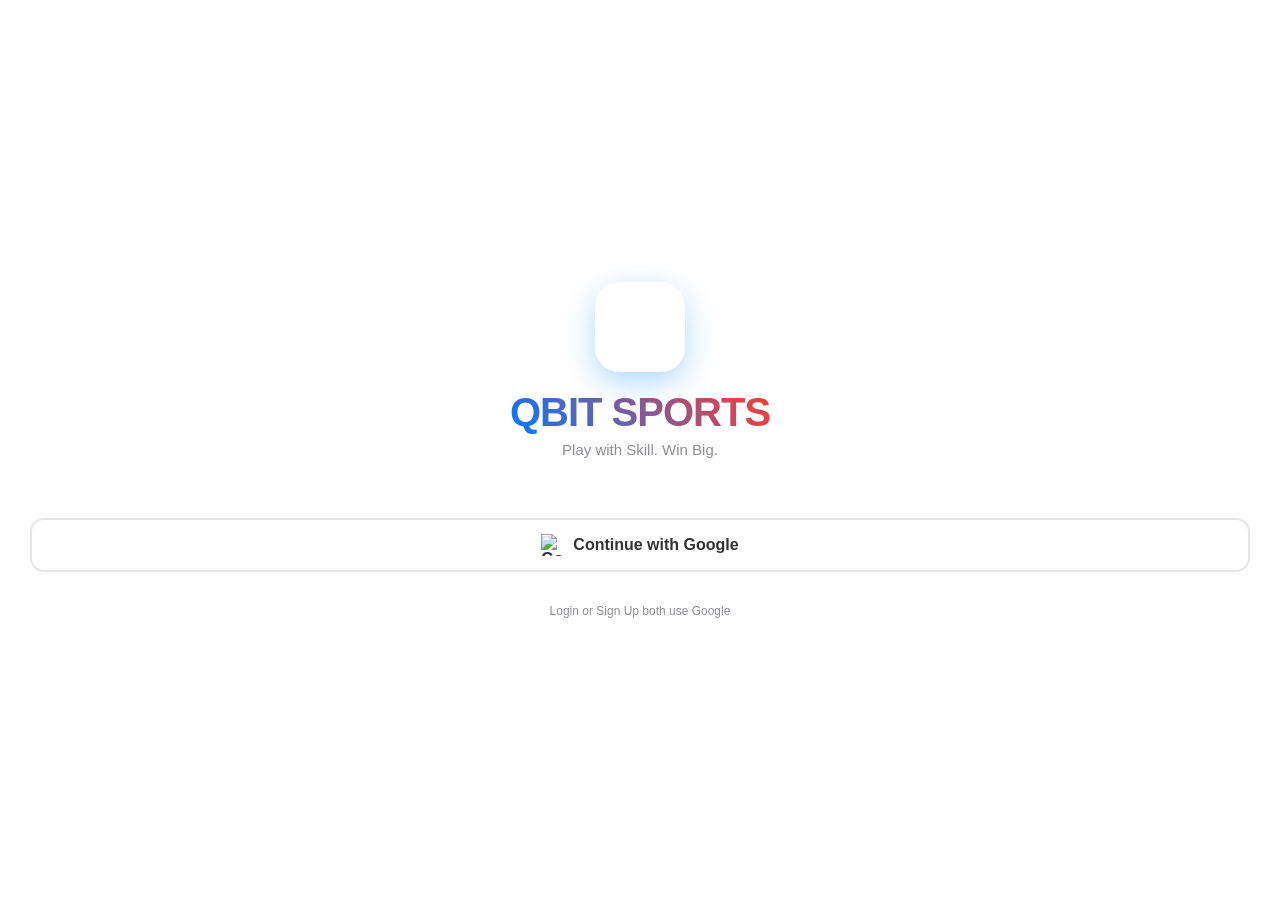
==== commit 13a167d4: "Add files via upload" ====
--- a/user/home.html
+++ b/user/home.html
@@ -15,17 +15,15 @@
 
 <div id="offline-popup"><i class="fas fa-wifi" style="text-decoration: line-through;"></i> No Internet Connection</div>
 <div id="toast">Message</div>
-
-<div id="page-transition" class="page-transition-overlay">
-    <div class="pt-logo">QBIT</div>
-    <div class="pt-spinner"></div>
+<div id="pull-refresh" style="position:fixed; top:-60px; left:50%; transform:translateX(-50%); z-index:9999; background:var(--card-bg); border-radius:50%; width:44px; height:44px; display:flex; align-items:center; justify-content:center; box-shadow:0 2px 10px rgba(0,0,0,0.1); transition:top 0.3s ease;">
+    <i class="fas fa-sync-alt" style="color:var(--primary); font-size:18px;"></i>
 </div>
 
 <!-- AUTH PAGE -->
 <div id="auth-page">
     <div class="auth-logo">
-        <div style="width:90px; height:90px; border-radius:24px; background:linear-gradient(135deg, var(--primary), #34aeff); display:flex; align-items:center; justify-content:center; margin:0 auto 18px; box-shadow: 0 10px 30px rgba(0,122,255,0.3); animation: authLogoFloat 3s ease-in-out infinite;">
-            <i class="fas fa-gamepad" style="font-size:40px; color:white;"></i>
+        <div style="width:90px; height:90px; border-radius:24px; overflow:hidden; margin:0 auto 18px; box-shadow: 0 10px 30px rgba(0,122,255,0.3); animation: authLogoFloat 3s ease-in-out infinite;">
+            <img src="https://i.ibb.co/7Jsyh4rt/image.webp" alt="QBIT SPORTS" style="width:100%; height:100%; object-fit:cover;">
         </div>
         <h1 class="auth-logo-text" id="auth-app-name">QBIT SPORTS</h1>
         <p style="font-size:15px; color:var(--text-muted); font-weight:500; margin-top:6px;">Play with Skill. Win Big.</p>
@@ -42,7 +40,7 @@
         <div style="display:flex; align-items:center; gap:10px;">
             <div id="app-logo-header" style="width:36px; height:36px; border-radius:10px; background:linear-gradient(135deg, var(--primary), #34aeff); display:flex; align-items:center; justify-content:center; color:white; font-weight:900; font-size:16px; box-shadow:0 2px 8px rgba(0,122,255,0.3);">
                 <img id="header-app-logo-img" src="" alt="" style="width:100%; height:100%; border-radius:10px; object-fit:cover; display:none;">
-                <span id="header-app-logo-text">A</span>
+                <span id="header-app-logo-text">QS</span>
             </div>
             <div>
                 <div id="header-app-name" style="font-size:17px; font-weight:800; color:var(--text-main); letter-spacing:-0.3px; line-height:1.1;">QBIT SPORTS</div>
--- a/user/styles.css
+++ b/user/styles.css
@@ -83,12 +83,7 @@
 
 .main-content { flex: 1; overflow-y: auto; -webkit-overflow-scrolling: touch; padding: 15px; padding-bottom: 90px; animation: fadeIn 0.3s ease-in-out; }
 
-/* PAGE TRANSITION LOADER */
-.page-transition-overlay { position: fixed; top: 0; left: 0; right: 0; bottom: 0; background: var(--bg-color); z-index: 99999; display: none; align-items: center; justify-content: center; flex-direction: column; }
-.page-transition-overlay.active { display: flex; animation: fadeIn 0.2s ease; }
-.page-transition-overlay .pt-logo { font-size: 36px; font-weight: 900; color: var(--primary); margin-bottom: 20px; letter-spacing: -1px; animation: ptPulse 1s ease infinite; }
-.page-transition-overlay .pt-spinner { width: 36px; height: 36px; border: 3px solid #e5e5ea; border-top: 3px solid var(--primary); border-radius: 50%; animation: spin 0.8s linear infinite; }
-@keyframes ptPulse { 0%, 100% { transform: scale(1); opacity: 1; } 50% { transform: scale(1.08); opacity: 0.6; } }
+/* PAGE TRANSITION LOADER (REMOVED) */
 
 .modal-overlay { position: absolute; top: 0; left: 0; right: 0; bottom: 0; background: rgba(0,0,0,0.5); backdrop-filter: blur(4px); display: none; align-items: center; justify-content: center; z-index: 1000; }
 .modal-content { background: var(--card-bg); width: 90%; max-width: 400px; border-radius: 24px; padding: 24px; animation: slideUp 0.3s ease-out; max-height: 90%; overflow-y: auto; }
@@ -320,3 +315,8 @@
 .crop-btn-cancel { background: rgba(255,255,255,0.2); color: white; }
 .crop-btn-save { background: var(--primary); color: white; }
 .crop-hint { color: rgba(255,255,255,0.6); font-size: 12px; margin-bottom: 15px; font-weight: 500; }
+
+/* PULL TO REFRESH */
+#pull-refresh { position: fixed; top: -60px; left: 50%; transform: translateX(-50%); z-index: 9999; background: var(--card-bg); border-radius: 50%; width: 44px; height: 44px; display: flex; align-items: center; justify-content: center; box-shadow: 0 2px 10px rgba(0,0,0,0.1); transition: top 0.3s ease; }
+#pull-refresh.active { top: 15px; }
+#pull-refresh i.spinning { animation: spin 0.8s linear infinite; }
